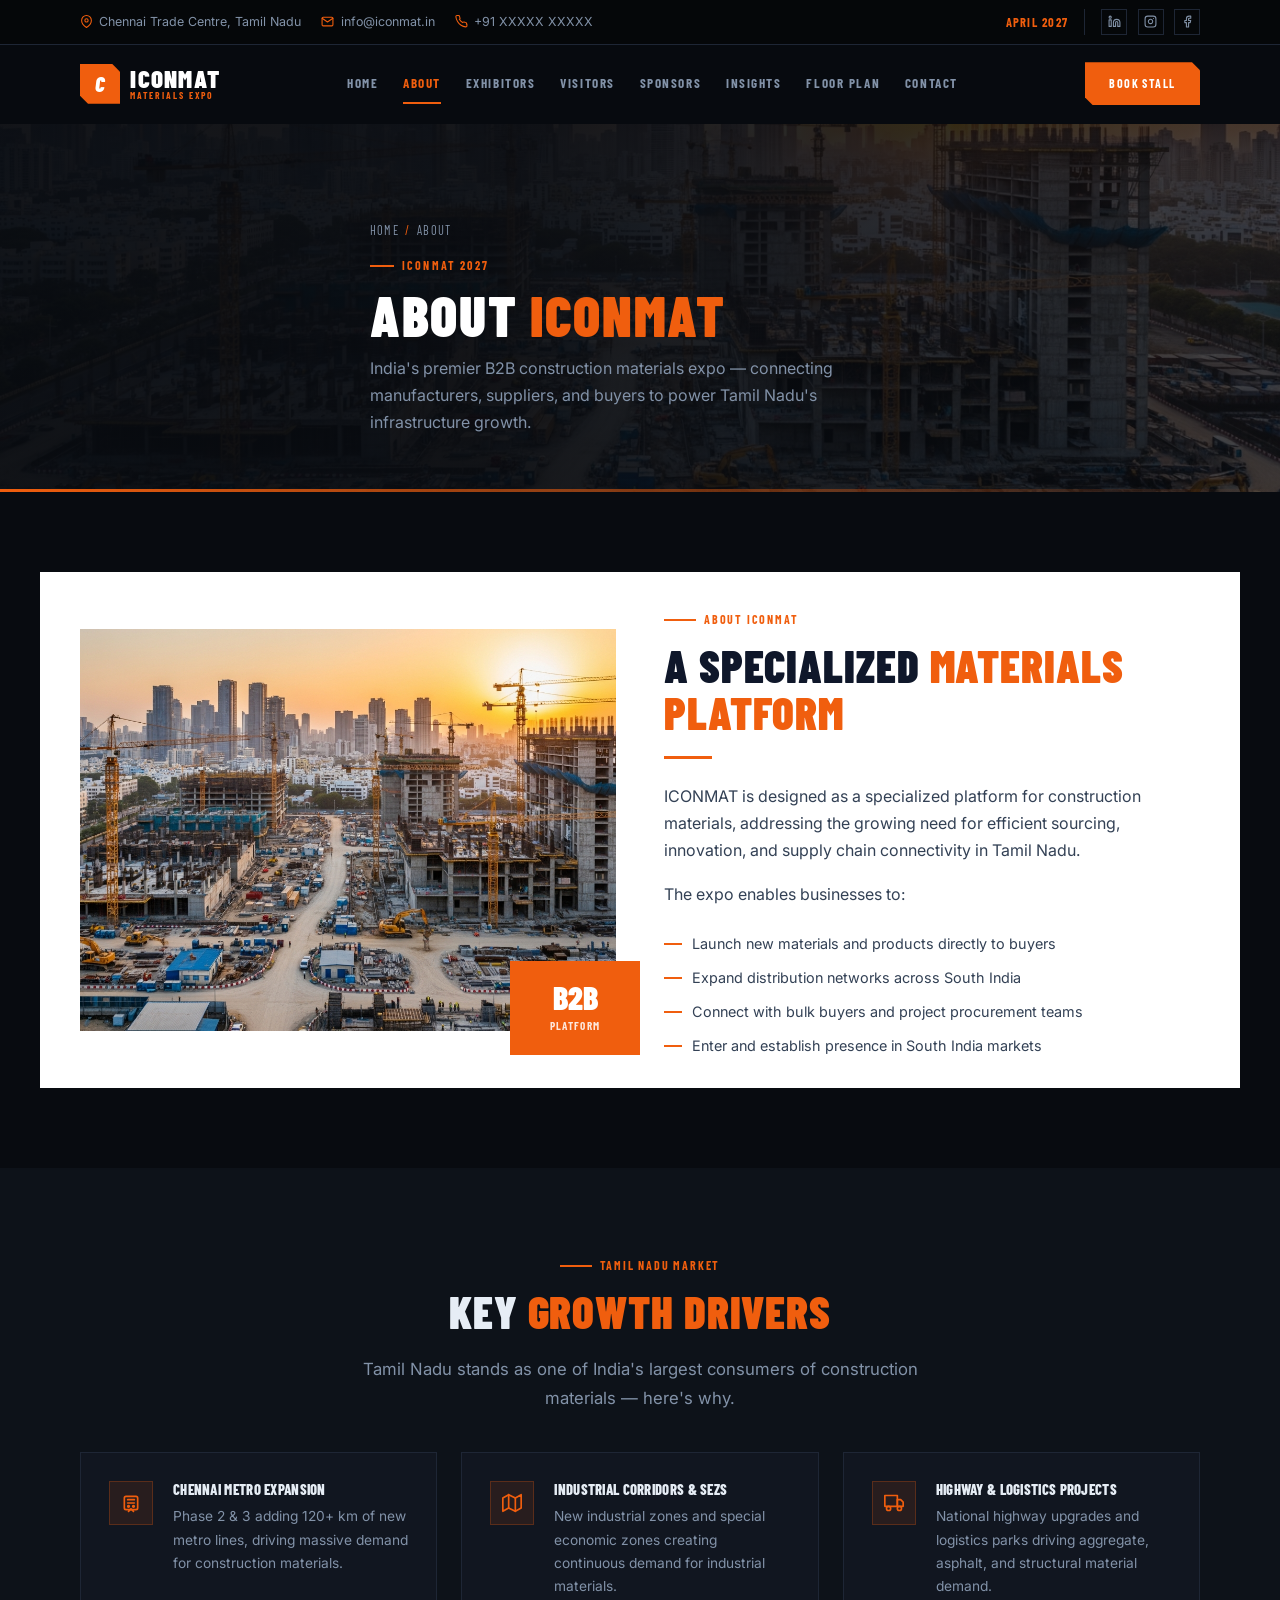
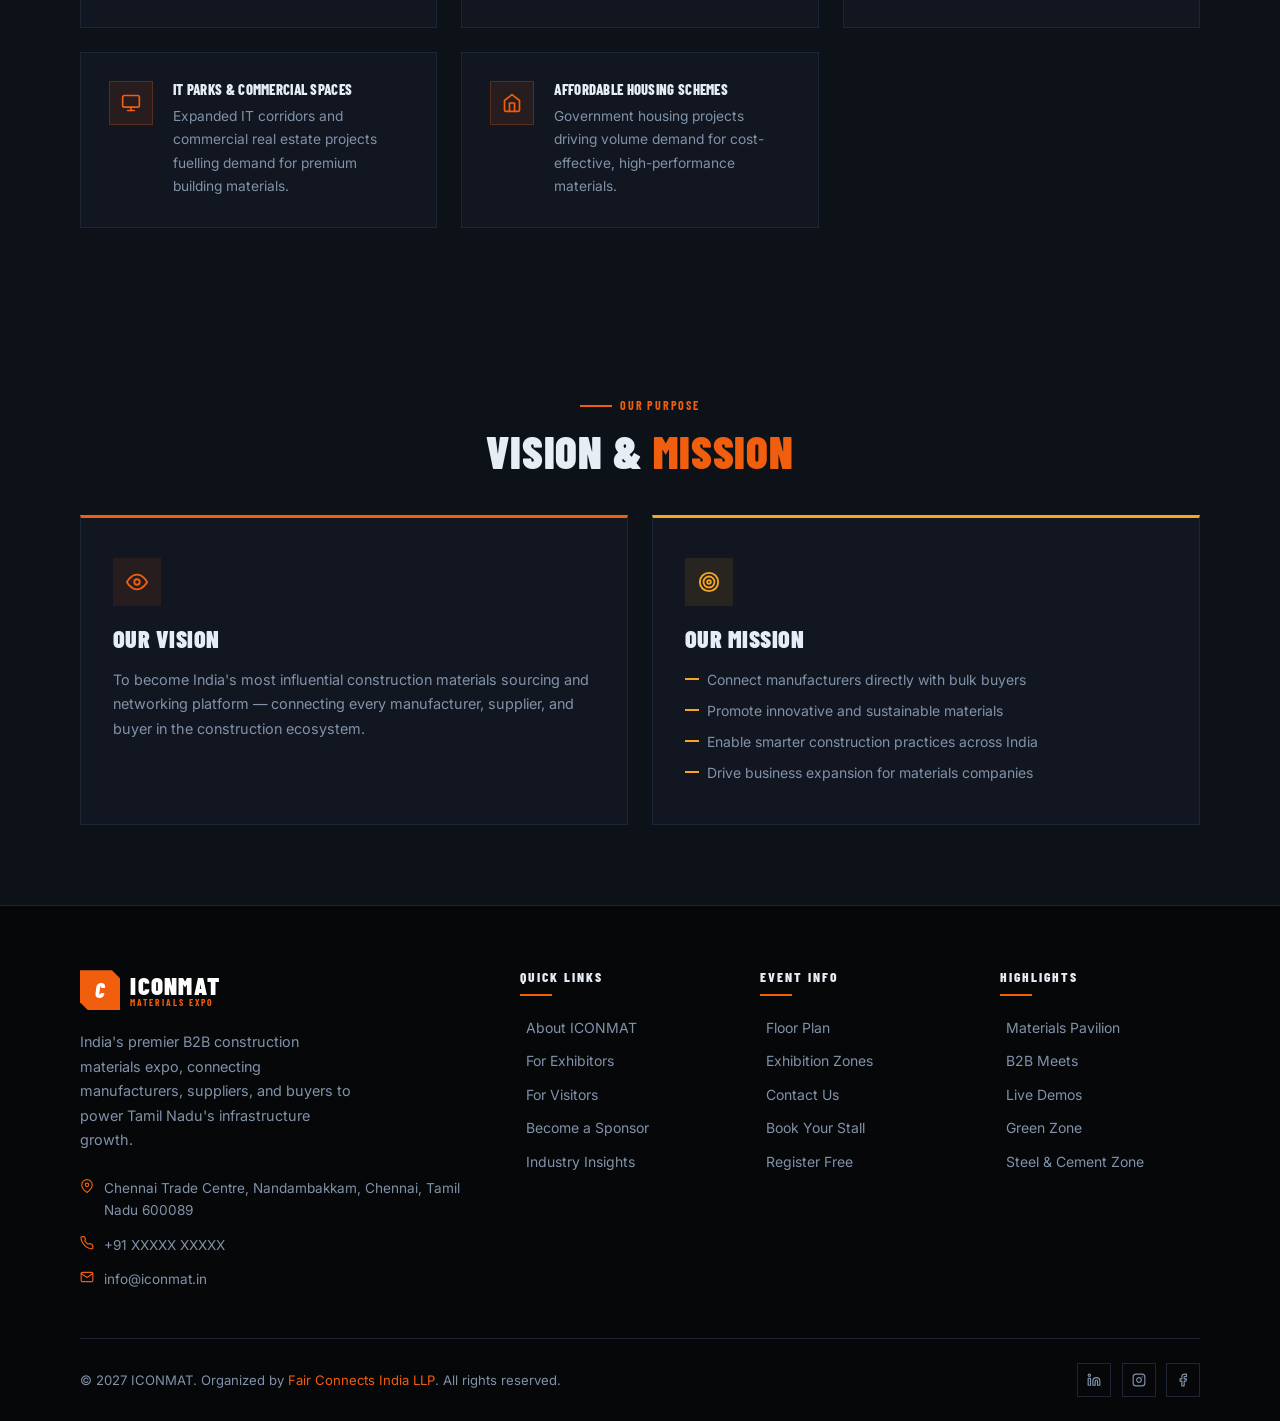
==== about.html @ 112b8f1c "initial commit -m" ====
<!DOCTYPE html>
<html lang="en">

<head>
    <meta charset="UTF-8">
    <meta name="viewport" content="width=device-width, initial-scale=1.0">
    <title>About ICONMAT 2027 | Infrastructure & Sourcing</title>
    <meta name="description"
        content="Learn about ICONMAT — India's premier B2B platform for construction materials sourcing, infrastructure supply chain, and networking in Tamil Nadu.">
    <meta name="keywords" content="construction materials sourcing, infrastructure supply chain, B2B exhibitions India, Chennai trade events, construction industry">
    <meta property="og:title" content="About ICONMAT 2027 | Infrastructure & Sourcing">
    <meta property="og:description"
        content="Learn about ICONMAT — India's premier B2B platform for construction materials sourcing, infrastructure supply chain, and networking in Tamil Nadu.">
    <meta property="og:type" content="website">
    <meta property="og:image" content="https://www.iconmat.in/assets/images/hero-about.png">
    <meta property="og:url" content="https://www.iconmat.in/about.html">
    <meta name="twitter:card" content="summary_large_image">
    <link rel="icon" href="assets/images/favicon.svg" type="image/svg+xml">
    <link rel="canonical" href="https://www.iconmat.in/about.html">

    <!-- Schema.org Organization JSON-LD -->
    <script type="application/ld+json">
    {
      "@context": "https://schema.org",
      "@type": "Organization",
      "name": "Fair Connects India LLP",
      "url": "https://www.iconmat.in/about.html",
      "logo": "https://www.iconmat.in/assets/images/favicon.svg",
      "description": "Organizers of India's premier B2B construction materials expos and infrastructure events.",
      "contactPoint": {
        "@type": "ContactPoint",
        "telephone": "+91 00000 00000",
        "contactType": "customer service",
        "email": "info@iconmat.in",
        "availableLanguage": "English"
      }
    }
    </script>

    <link rel="preconnect" href="https://fonts.googleapis.com">
    <link rel="preconnect" href="https://fonts.gstatic.com" crossorigin>
    <link
        href="https://fonts.googleapis.com/css2?family=Barlow+Condensed:ital,wght@0,400;0,600;0,700;0,800;0,900;1,700&family=Inter:wght@300;400;500;600;700&display=swap"
        rel="stylesheet">

    <link rel="stylesheet" href="assets/css/base.css">
    <link rel="stylesheet" href="assets/css/navbar.css">
    <link rel="stylesheet" href="assets/css/footer.css">
    <link rel="stylesheet" href="assets/css/page-hero.css">
    <link rel="stylesheet" href="assets/css/categories.css">
    <link rel="stylesheet" href="assets/css/contact-form.css">
</head>

<body>

    <div id="navbar-placeholder" role="banner"></div>

    <main>
        <!-- Page Hero -->
        <section id="page-hero" aria-label="About Page Header" style="background-image: none;">
            <div class="page-hero-bg" style="background-image:url('assets/images/hero-about.png')"></div>
            <div class="page-hero-overlay"></div>
            <div class="container">
                <div class="page-hero-content">
                    <nav class="page-hero-breadcrumb" aria-label="Breadcrumb">
                        <a href="/index.html">Home</a>
                        <span class="sep">/</span>
                        <span>About</span>
                    </nav>
                    <div class="page-hero-tag">ICONMAT 2027</div>
                    <h1 class="page-hero-title">About <span>ICONMAT</span></h1>
                    <p class="page-hero-desc">India's premier B2B construction materials expo — connecting
                        manufacturers, suppliers, and buyers to power Tamil Nadu's infrastructure growth.</p>
                </div>
            </div>
        </section>

        <!-- About Intro -->
        <section id="about-intro" aria-label="About ICONMAT Details"></section>

        <!-- Growth Drivers -->
        <section id="growth-drivers" style="padding: var(--section-py) 0; background: var(--bg-secondary);"
            aria-label="Key Growth Drivers"></section>

        <!-- Vision & Mission -->
        <section id="vision-mission" aria-label="Vision and Mission"></section>
    </main>

    <div id="footer-placeholder" role="contentinfo"></div>

    <script src="assets/js/data.js"></script>
    <script src="assets/js/icons.js"></script>
    <script src="assets/js/navbar.js"></script>
    <script src="assets/js/footer.js"></script>
    <script src="assets/js/animations.js"></script>
    <script src="assets/js/about.js"></script>

</body>

</html>
---- assets/css/base.css ----
/* ---- LIGHT MODE BUTTON FIXES ---- */
.light-mode .btn-primary {
    color: var(--white);
    background: var(--primary);
    border-color: var(--primary);
}
.light-mode .btn-primary:hover {
    color: var(--white);
    background: var(--primary-dark);
    border-color: var(--primary-dark);
}
/* ============================================================
   BASE.CSS — CSS Variables, Reset, Typography, Global Utilities
   ============================================================ */

:root {
    /* Color Palette */
    --bg: #080b10;
    --bg-secondary: #0d1219;
    --bg-card: #111620;
    --bg-card-alt: #161d2a;
    --text: #e6edf5;
    --text-muted: #8292a8;
    --text-light: #c3cdd9;
    --primary: #f05e0e;
    --primary-dark: #c44d09;
    --primary-light: #ff8040;
    --accent: #f5a623;
    --border: #1e2635;
    --border-light: #28344a;
    --white: #ffffff;
    --overlay: rgba(8, 11, 16, 0.78);

    /* Typography */
    --font-display: 'Barlow Condensed', 'Arial Narrow', Arial, sans-serif;
    --font-body: 'Inter', system-ui, -apple-system, sans-serif;

    /* Spacing */
    --section-py: 5rem;
    --container: 1200px;

    /* Transitions */
    --transition: 0.25s ease;
    --transition-slow: 0.4s ease;

    /* Border Radius */
    --radius-sm: 2px;
    --radius: 4px;
    --radius-lg: 8px;
}

/* ---- RESET ---- */
*,
*::before,
*::after {
    box-sizing: border-box;
    margin: 0;
    padding: 0;
}

html {
    scroll-behavior: smooth;
    font-size: 16px;
}

body {
    font-family: var(--font-body);
    background-color: var(--bg);
    color: var(--text);
    line-height: 1.65;
    -webkit-font-smoothing: antialiased;
    -moz-osx-font-smoothing: grayscale;
}

img {
    max-width: 100%;
    height: auto;
    display: block;
}

a {
    text-decoration: none;
    color: inherit;
}

ul,
ol {
    list-style: none;
}

button {
    cursor: pointer;
    font-family: inherit;
    border: none;
    background: none;
}

input,
textarea,
select {
    font-family: inherit;
    font-size: inherit;
}

/* ---- TYPOGRAPHY ---- */
h1,
h2,
h3,
h4,
h5,
h6 {
    font-family: var(--font-display);
    font-weight: 800;
    line-height: 1.1;
    text-transform: uppercase;
    letter-spacing: 0.02em;
    color: var(--text);
}

h1 {
    font-size: clamp(2.6rem, 6vw, 5rem);
}

h2 {
    font-size: clamp(1.8rem, 4vw, 3rem);
}

h3 {
    font-size: clamp(1.2rem, 2.5vw, 1.75rem);
}

    /* ---- LIGHT MODE OVERRIDES ---- */
    .light-mode {
        --bg: #ffffff;
        --bg-secondary: #f8fafc;
        --bg-card: #ffffff;
        --bg-card-alt: #f1f5f9;
        --text: #0f172a;
        --text-muted: #475569;
        --text-light: #334155;
        --border: #e2e8f0;
        --border-light: #cbd5e1;
        --overlay: rgba(255, 255, 255, 0.85);
        background-color: var(--bg);
        color: var(--text);
        padding-top: 30px !important;
        padding-bottom: 30px !important;
    }

h4 {
    font-size: 1.2rem;
}

p {
    font-size: 1rem;
    color: var(--text-light);
    line-height: 1.7;
}

/* ---- CONTAINER ---- */
.container {
    max-width: var(--container);
    margin: 0 auto;
    padding: 0 1.5rem;
}

@media (min-width: 768px) {
    .container {
        padding: 0 2.5rem;
    }
}

/* ---- SECTION HEADING ---- */
.section-tag {
    display: inline-flex;
    align-items: center;
    gap: 0.5rem;
    font-family: var(--font-display);
    font-size: 0.75rem;
    font-weight: 700;
    text-transform: uppercase;
    letter-spacing: 0.15em;
    color: var(--primary);
    margin-bottom: 0.75rem;
}

.section-tag::before {
    content: '';
    display: inline-block;
    width: 2rem;
    height: 2px;
    background: var(--primary);
}

.section-title {
    font-size: clamp(1.8rem, 4vw, 2.8rem);
    font-family: var(--font-display);
    font-weight: 900;
    text-transform: uppercase;
    margin-bottom: 1.25rem;
    line-height: 1.05;
}

.section-title span {
    color: var(--primary);
}

.section-subtitle {
    font-size: 1.05rem;
    color: var(--text-muted);
    max-width: 600px;
    line-height: 1.7;
}

/* ---- BUTTONS ---- */
.btn {
    display: inline-flex;
    align-items: center;
    justify-content: center;
    gap: 0.5rem;
    font-family: var(--font-display);
    font-weight: 700;
    font-size: 0.85rem;
    text-transform: uppercase;
    letter-spacing: 0.12em;
    padding: 0.85rem 2rem;
    border: 2px solid transparent;
    cursor: pointer;
    transition: all var(--transition);
    white-space: nowrap;
    clip-path: polygon(0 0, calc(100% - 8px) 0, 100% 8px, 100% 100%, 8px 100%, 0 calc(100% - 8px));
}

.btn-primary {
    background: var(--primary);
    color: var(--white);
    border-color: var(--primary);
}

.btn-primary:hover {
    background: var(--primary-dark);
    border-color: var(--primary-dark);
    transform: translateY(-2px);
}

.btn-outline {
    background: transparent;
    color: var(--text);
    border-color: rgba(255, 255, 255, 0.35);
}

.btn-outline:hover {
    border-color: var(--primary);
    color: var(--primary);
    transform: translateY(-2px);
}

.btn-outline-orange {
    background: transparent;
    color: var(--primary);
    border-color: var(--primary);
}

.btn-outline-orange:hover {
    background: var(--primary);
    color: var(--white);
    transform: translateY(-2px);
}

.btn-lg {
    padding: 1rem 2.5rem;
    font-size: 0.9rem;
}

.btn-sm {
    padding: 0.6rem 1.4rem;
    font-size: 0.75rem;
}

/* ---- BADGE ---- */
.badge {
    display: inline-block;
    font-family: var(--font-display);
    font-size: 0.72rem;
    font-weight: 700;
    text-transform: uppercase;
    letter-spacing: 0.1em;
    padding: 0.3rem 0.8rem;
    border: 1px solid var(--primary);
    color: var(--primary);
    background: rgba(240, 94, 14, 0.08);
}

/* ---- DIVIDER ---- */
.divider {
    width: 3rem;
    height: 3px;
    background: var(--primary);
    margin: 1rem 0 1.5rem;
}

.divider-center {
    margin: 1rem auto 1.5rem;
}

/* ---- CARD ---- */
.card {
    background: var(--bg-card);
    border: 1px solid var(--border);
    padding: 2rem;
    transition: border-color var(--transition), transform var(--transition);
}

.card:hover {
    border-color: var(--border-light);
    transform: translateY(-4px);
}

/* ---- ICON BOX ---- */
.icon-box {
    width: 3rem;
    height: 3rem;
    display: flex;
    align-items: center;
    justify-content: center;
    background: rgba(240, 94, 14, 0.12);
    border: 1px solid rgba(240, 94, 14, 0.25);
    margin-bottom: 1.25rem;
    flex-shrink: 0;
}

.icon-box svg {
    width: 1.4rem;
    height: 1.4rem;
    color: var(--primary);
    fill: none;
    stroke: currentColor;
    stroke-width: 2;
}

/* ---- GRID UTILS ---- */
.grid-2 {
    display: grid;
    grid-template-columns: 1fr;
    gap: 1.5rem;
}

.grid-3 {
    display: grid;
    grid-template-columns: 1fr;
    gap: 1.5rem;
}

.grid-4 {
    display: grid;
    grid-template-columns: 1fr 1fr;
    gap: 1.25rem;
}

@media (min-width: 640px) {
    .grid-4 {
        grid-template-columns: repeat(2, 1fr);
    }
}

@media (min-width: 768px) {
    .grid-2 {
        grid-template-columns: repeat(2, 1fr);
    }
}

@media (min-width: 900px) {
    .grid-3 {
        grid-template-columns: repeat(3, 1fr);
    }
}

@media (min-width: 1024px) {
    .grid-4 {
        grid-template-columns: repeat(4, 1fr);
    }
}

/* ---- REVEAL ANIMATION ---- */
.reveal {
    opacity: 0;
    transform: translateY(28px);
    transition: opacity 0.6s ease, transform 0.6s ease;
}

.reveal.visible {
    opacity: 1;
    transform: translateY(0);
}

.reveal-left {
    opacity: 0;
    transform: translateX(-30px);
    transition: opacity 0.6s ease, transform 0.6s ease;
}

.reveal-right {
    opacity: 0;
    transform: translateX(30px);
    transition: opacity 0.6s ease, transform 0.6s ease;
}

.reveal-left.visible,
.reveal-right.visible {
    opacity: 1;
    transform: translateX(0);
}

[class*="reveal"].delay-1 {
    transition-delay: 0.1s;
}

[class*="reveal"].delay-2 {
    transition-delay: 0.2s;
}

[class*="reveal"].delay-3 {
    transition-delay: 0.3s;
}

[class*="reveal"].delay-4 {
    transition-delay: 0.4s;
}

[class*="reveal"].delay-5 {
    transition-delay: 0.5s;
}

[class*="reveal"].delay-6 {
    transition-delay: 0.6s;
}

/* ---- TEXT UTILS ---- */
.text-center {
    text-align: center;
}

.text-primary {
    color: var(--primary);
}

.mt-1 {
    margin-top: 0.5rem;
}

.mt-2 {
    margin-top: 1rem;
}

.mt-3 {
    margin-top: 1.5rem;
}

.mt-4 {
    margin-top: 2rem;
}

.mb-1 {
    margin-bottom: 0.5rem;
}

.mb-2 {
    margin-bottom: 1rem;
}

.mb-3 {
    margin-bottom: 1.5rem;
}

.mb-4 {
    margin-bottom: 2rem;
}

.flex {
    display: flex;
}

.flex-center {
    display: flex;
    align-items: center;
    justify-content: center;
}

.flex-wrap {
    flex-wrap: wrap;
}

.gap-1 {
    gap: 0.5rem;
}

.gap-2 {
    gap: 1rem;
}

.gap-3 {
    gap: 1.5rem;
}

/* ---- ORANGE LINE ACCENT ---- */
.accent-line {
    display: inline-block;
    position: relative;
    padding-bottom: 0.4rem;
}

.accent-line::after {
    content: '';
    position: absolute;
    bottom: 0;
    left: 0;
    width: 60%;
    height: 3px;
    background: var(--primary);
}

/* ---- RESPONSIVE VISIBILITY ---- */
@media (max-width: 767px) {
    .hide-mobile {
        display: none !important;
    }
}

@media (min-width: 768px) {
    .hide-desktop {
        display: none !important;
    }
}
---- assets/css/navbar.css ----
/* ============================================================
   NAVBAR.CSS — Top Bar + Sticky Navigation + Mobile Menu
   ============================================================ */

/* ---- TOP BAR ---- */
#top-bar {
    background: #050709;
    border-bottom: 1px solid var(--border);
    padding: 0.55rem 0;
    font-size: 0.78rem;
    color: var(--text-muted);
    display: none;
}

@media (min-width: 768px) {
    #top-bar {
        display: block;
    }
}

.top-bar-inner {
    display: flex;
    align-items: center;
    justify-content: space-between;
    flex-wrap: wrap;
    gap: 0.5rem;
}

.top-bar-left {
    display: flex;
    align-items: center;
    gap: 1.25rem;
    flex-wrap: wrap;
}

.top-bar-item {
    display: flex;
    align-items: center;
    gap: 0.4rem;
    transition: color var(--transition);
}

.top-bar-item:hover {
    color: var(--text);
}

.top-bar-item svg {
    width: 13px;
    height: 13px;
    color: var(--primary);
    flex-shrink: 0;
}

.top-bar-right {
    display: flex;
    align-items: center;
    gap: 1rem;
}

.top-bar-date {
    font-family: var(--font-display);
    font-weight: 700;
    font-size: 0.78rem;
    text-transform: uppercase;
    letter-spacing: 0.1em;
    color: var(--primary);
}

.top-bar-socials {
    display: flex;
    align-items: center;
    gap: 0.65rem;
    border-left: 1px solid var(--border);
    padding-left: 1rem;
}

.top-bar-socials a {
    display: flex;
    align-items: center;
    justify-content: center;
    width: 26px;
    height: 26px;
    border: 1px solid var(--border);
    color: var(--text-muted);
    transition: all var(--transition);
}

.top-bar-socials a:hover {
    border-color: var(--primary);
    color: var(--primary);
    background: rgba(240, 94, 14, 0.08);
}

.top-bar-socials svg {
    width: 13px;
    height: 13px;
}

/* ---- MAIN NAVBAR ---- */
#main-nav {
    position: sticky;
    top: 0;
    z-index: 1000;
    background: rgba(8, 11, 16, 0.85);
    backdrop-filter: blur(12px);
    -webkit-backdrop-filter: blur(12px);
    border-bottom: 1px solid transparent;
    transition: background var(--transition), border-color var(--transition), padding var(--transition);
    padding: 1.1rem 0;
}

#main-nav.scrolled {
    background: rgba(8, 11, 16, 0.98);
    border-color: var(--border);
    padding: 0.7rem 0;
}

.nav-inner {
    display: flex;
    align-items: center;
    justify-content: space-between;
    gap: 1rem;
}

/* ---- LOGO ---- */
.nav-logo {
    display: flex;
    align-items: center;
    gap: 0.65rem;
    flex-shrink: 0;
}

.logo-icon {
    width: 40px;
    height: 40px;
    background: var(--primary);
    display: flex;
    align-items: center;
    justify-content: center;
    clip-path: polygon(0 0, calc(100% - 8px) 0, 100% 8px, 100% 100%, 8px 100%, 0 calc(100% - 8px));
}

.logo-icon span {
    font-family: var(--font-display);
    font-size: 1.3rem;
    font-weight: 900;
    color: var(--white);
    font-style: italic;
}

.logo-text {
    display: flex;
    flex-direction: column;
    line-height: 1;
}

.logo-name {
    font-family: var(--font-display);
    font-size: 1.55rem;
    font-weight: 900;
    letter-spacing: 0.05em;
    text-transform: uppercase;
    color: var(--white);
}

.logo-sub {
    font-family: var(--font-display);
    font-size: 0.6rem;
    font-weight: 700;
    letter-spacing: 0.2em;
    text-transform: uppercase;
    color: var(--primary);
}

/* ---- DESKTOP NAV ---- */
.nav-links {
    display: none;
    align-items: center;
    gap: 0.25rem;
}

@media (min-width: 1024px) {
    .nav-links {
        display: flex;
    }
}

.nav-links a {
    font-family: var(--font-display);
    font-size: 0.82rem;
    font-weight: 700;
    text-transform: uppercase;
    letter-spacing: 0.12em;
    color: var(--text-muted);
    padding: 0.45rem 0.65rem;
    transition: color var(--transition);
    position: relative;
}

.nav-links a::after {
    content: '';
    position: absolute;
    bottom: -2px;
    left: 0.65rem;
    right: 0.65rem;
    height: 2px;
    background: var(--primary);
    transform: scaleX(0);
    transition: transform var(--transition);
}

.nav-links a:hover,
.nav-links a.active {
    color: var(--text);
}

.nav-links a:hover::after,
.nav-links a.active::after {
    transform: scaleX(1);
}

.nav-links a.active {
    color: var(--primary);
}

/* ---- CTA BUTTON ---- */
.nav-cta {
    display: none;
}

@media (min-width: 1024px) {
    .nav-cta {
        display: block;
    }
}

/* ---- MOBILE TOGGLE ---- */
.nav-hamburger {
    display: flex;
    align-items: center;
    justify-content: center;
    width: 36px;
    height: 36px;
    border: 1px solid var(--border);
    color: var(--text);
    transition: all var(--transition);
    flex-shrink: 0;
}

.nav-hamburger:hover {
    border-color: var(--primary);
    color: var(--primary);
}

.nav-hamburger svg {
    width: 18px;
    height: 18px;
}

@media (min-width: 1024px) {
    .nav-hamburger {
        display: none;
    }
}

/* ---- MOBILE MENU ---- */
#mobile-menu {
    display: none;
    background: var(--bg-secondary);
    border-top: 1px solid var(--border);
    padding: 1rem 0 1.5rem;
}

#mobile-menu.open {
    display: block;
}

#mobile-menu a {
    display: block;
    font-family: var(--font-display);
    font-size: 0.9rem;
    font-weight: 700;
    text-transform: uppercase;
    letter-spacing: 0.1em;
    color: var(--text-muted);
    padding: 0.7rem 1.5rem;
    border-bottom: 1px solid var(--border);
    transition: color var(--transition), background var(--transition);
}

#mobile-menu a:hover,
#mobile-menu a.active {
    color: var(--primary);
    background: rgba(240, 94, 14, 0.05);
}

#mobile-menu .mobile-cta {
    margin: 1rem 1.5rem 0;
}

#mobile-menu .mobile-cta .btn {
    width: 100%;
}
---- assets/css/footer.css ----
/* ============================================================
   FOOTER.CSS — Footer Layout & Styles
   ============================================================ */

#site-footer {
    background: #050709;
    border-top: 1px solid var(--border);
    padding-top: 4rem;
}

.footer-grid {
    display: grid;
    grid-template-columns: 1fr;
    gap: 2.5rem;
    padding-bottom: 3rem;
    border-bottom: 1px solid var(--border);
}

@media (min-width: 640px) {
    .footer-grid {
        grid-template-columns: repeat(2, 1fr);
    }
}

@media (min-width: 1024px) {
    .footer-grid {
        grid-template-columns: 2fr 1fr 1fr 1fr;
    }
}

/* ---- BRAND COLUMN ---- */
.footer-brand .footer-logo {
    display: flex;
    align-items: center;
    gap: 0.65rem;
    margin-bottom: 1.25rem;
}

.footer-brand p {
    font-size: 0.9rem;
    color: var(--text-muted);
    line-height: 1.7;
    margin-bottom: 1.5rem;
    max-width: 280px;
}

.footer-contact-list {
    display: flex;
    flex-direction: column;
    gap: 0.75rem;
}

.footer-contact-item {
    display: flex;
    align-items: flex-start;
    gap: 0.65rem;
    font-size: 0.85rem;
    color: var(--text-muted);
    transition: color var(--transition);
}

.footer-contact-item:hover {
    color: var(--text);
}

.footer-contact-item svg {
    width: 14px;
    height: 14px;
    color: var(--primary);
    flex-shrink: 0;
    margin-top: 2px;
}

/* ---- LINK COLUMNS ---- */
.footer-col-title {
    font-family: var(--font-display);
    font-size: 0.85rem;
    font-weight: 800;
    text-transform: uppercase;
    letter-spacing: 0.15em;
    color: var(--text);
    margin-bottom: 1.25rem;
    position: relative;
    padding-bottom: 0.65rem;
}

.footer-col-title::after {
    content: '';
    position: absolute;
    bottom: 0;
    left: 0;
    width: 2rem;
    height: 2px;
    background: var(--primary);
}

.footer-links-list {
    display: flex;
    flex-direction: column;
    gap: 0.65rem;
}

.footer-links-list a {
    font-size: 0.875rem;
    color: var(--text-muted);
    transition: color var(--transition), padding-left var(--transition);
    display: flex;
    align-items: center;
    gap: 0.4rem;
}

.footer-links-list a::before {
    content: '';
    display: inline-block;
    width: 0;
    height: 2px;
    background: var(--primary);
    transition: width var(--transition);
}

.footer-links-list a:hover {
    color: var(--primary);
}

.footer-links-list a:hover::before {
    width: 12px;
}

/* ---- BOTTOM BAR ---- */
.footer-bottom {
    display: flex;
    flex-direction: column;
    align-items: center;
    gap: 1rem;
    padding: 1.5rem 0;
    text-align: center;
}

@media (min-width: 768px) {
    .footer-bottom {
        flex-direction: row;
        justify-content: space-between;
        text-align: left;
    }
}

.footer-copy {
    font-size: 0.82rem;
    color: var(--text-muted);
}

.footer-copy a {
    color: var(--primary);
}

.footer-copy a:hover {
    text-decoration: underline;
}

.footer-socials {
    display: flex;
    gap: 0.65rem;
}

.footer-socials a {
    display: flex;
    align-items: center;
    justify-content: center;
    width: 34px;
    height: 34px;
    border: 1px solid var(--border);
    color: var(--text-muted);
    transition: all var(--transition);
}

.footer-socials a:hover {
    background: var(--primary);
    border-color: var(--primary);
    color: var(--white);
}

.footer-socials svg {
    width: 14px;
    height: 14px;
}
---- assets/css/page-hero.css ----
/* ============================================================
   PAGE-HERO.CSS — Inner Page Banner Hero (reused on all sub-pages)
   ============================================================ */

#page-hero {
    position: relative;
    padding: 6rem 0 3.5rem;
    overflow: hidden;
    display: flex;
    align-items: center;
    min-height: 280px;
}

.page-hero-bg {
    position: absolute;
    inset: 0;
    background-size: cover;
    background-position: center;
    background-repeat: no-repeat;
}

.page-hero-overlay {
    position: absolute;
    inset: 0;
    background: linear-gradient(100deg,
            rgba(8, 11, 16, 0.94) 40%,
            rgba(8, 11, 16, 0.7) 100%);
}

.page-hero-content {
    position: relative;
    z-index: 2;
}

.page-hero-breadcrumb {
    display: flex;
    align-items: center;
    gap: 0.4rem;
    font-size: 0.78rem;
    color: var(--text-muted);
    margin-bottom: 1rem;
    font-family: var(--font-display);
    text-transform: uppercase;
    letter-spacing: 0.1em;
}

.page-hero-breadcrumb a {
    color: var(--text-muted);
    transition: color var(--transition);
}

.page-hero-breadcrumb a:hover {
    color: var(--primary);
}

.page-hero-breadcrumb .sep {
    color: var(--primary);
}

.page-hero-tag {
    font-family: var(--font-display);
    font-size: 0.75rem;
    font-weight: 700;
    text-transform: uppercase;
    letter-spacing: 0.18em;
    color: var(--primary);
    margin-bottom: 0.65rem;
    display: flex;
    align-items: center;
    gap: 0.5rem;
}

.page-hero-tag::before {
    content: '';
    display: inline-block;
    width: 1.5rem;
    height: 2px;
    background: var(--primary);
}

.page-hero-title {
    font-family: var(--font-display);
    font-size: clamp(2rem, 5vw, 3.5rem);
    font-weight: 900;
    text-transform: uppercase;
    letter-spacing: 0.03em;
    color: var(--white);
    margin-bottom: 0.75rem;
    line-height: 1.0;
}

.page-hero-title span {
    color: var(--primary);
}

.page-hero-desc {
    font-size: 1rem;
    color: var(--text-muted);
    max-width: 540px;
    line-height: 1.7;
}

/* ---- BOTTOM GEOMETRIC DECORATION ---- */
#page-hero::after {
    content: '';
    position: absolute;
    bottom: 0;
    left: 0;
    right: 0;
    height: 3px;
    background: linear-gradient(90deg, var(--primary), transparent);
}
---- assets/css/categories.css ----
/* ============================================================
   CATEGORIES.CSS — Product Categories, Benefits, Tiers Grids
   ============================================================ */

/* ---- ABOUT SECTION ---- */
#about-intro {
    padding: var(--section-py) 0;
    background: var(--bg);
}

.about-layout {
    display: grid;
    grid-template-columns: 1fr;
    gap: 3rem;
    align-items: center;
}

@media (min-width: 900px) {
    .about-layout {
        grid-template-columns: 1fr 1fr;
    }
}

.about-image-wrap {
    position: relative;
}

.about-image-wrap img {
    width: 100%;
    aspect-ratio: 4/3;
    object-fit: cover;
    display: block;
}

.about-image-badge {
    position: absolute;
    bottom: -1.5rem;
    right: -1.5rem;
    background: var(--primary);
    padding: 1.25rem 1.5rem;
    text-align: center;
    min-width: 130px;
}

@media (max-width: 767px) {
    .about-image-badge {
        bottom: 1rem;
        right: 1rem;
    }
}

.about-image-badge .badge-num {
    font-family: var(--font-display);
    font-size: 2rem;
    font-weight: 900;
    color: var(--white);
    display: block;
    line-height: 1;
}

.about-image-badge .badge-text {
    font-family: var(--font-display);
    font-size: 0.7rem;
    font-weight: 700;
    text-transform: uppercase;
    letter-spacing: 0.12em;
    color: rgba(255, 255, 255, 0.85);
    display: block;
    margin-top: 0.25rem;
}

.about-bullet-list {
    display: flex;
    flex-direction: column;
    gap: 0.65rem;
    margin-top: 1.5rem;
}

.about-bullet {
    display: flex;
    align-items: center;
    gap: 0.65rem;
    font-size: 0.9rem;
    color: var(--text-light);
}

.about-bullet::before {
    content: '';
    flex-shrink: 0;
    width: 18px;
    height: 2px;
    background: var(--primary);
}

/* ---- CATEGORIES SECTION ---- */
#categories-section {
    padding: var(--section-py) 0;
    background: var(--bg-secondary);
}

.categories-grid {
    display: grid;
    grid-template-columns: repeat(4, 1fr);
    grid-auto-rows: 300px;
    grid-auto-flow: dense;
    gap: 1.2rem;
    margin-top: 2.5rem;
    align-items: stretch;
}

@media (max-width: 999px) {
    .categories-grid {
        grid-template-columns: repeat(2, 1fr);
    }
}

@media (max-width: 600px) {
    .categories-grid {
        display: flex;
        flex-direction: column;
        gap: 1.1rem;
    }
}

.category-card {
    min-height: 0;
    height: 100%;
    width: 100%;
    background: var(--bg-card);
    text-align: center;
    transition: all var(--transition);
    cursor: default;
    position: relative;
    overflow: hidden;
    border-radius: 12px;
    box-shadow: 0 2px 12px rgba(0,0,0,0.10);
    display: flex;
    flex-direction: column;
    justify-content: flex-end;
}

/* Only allow 2-span tall or wide, not large (2x2) */
.category-card.bento-tall {
    grid-row: span 2;
}

.category-card.bento-wide {
    grid-column: span 2;
}

.category-card:hover {
    border-color: var(--primary);
    background: rgba(240, 94, 14, 0.05);
    transform: translateY(-3px);
}

.category-icon {
    width: 44px;
    height: 44px;
    margin: 0 auto 0.85rem;
    background: rgba(240, 94, 14, 0.1);
    border: 1px solid rgba(240, 94, 14, 0.2);
    display: flex;
    align-items: center;
    justify-content: center;
}

.category-icon svg {
    width: 20px;
    height: 20px;
    color: var(--primary);
}

.category-card h3 {
    font-size: 0.82rem;
    font-weight: 800;
    font-family: var(--font-display);
    text-transform: uppercase;
    letter-spacing: 0.08em;
    color: var(--text);
}

/* Card image and overlay for bento grid */
.category-card-img {
  width: 100%;
  height: 100%;
  object-fit: cover;
  display: block;
}
.category-card-title-wrap {
  position: absolute;
  left: 0;
  bottom: 0;
  width: 100%;
  z-index: 2;
  display: flex;
  justify-content: flex-start;
}
.category-card-title {
  background: rgba(24, 28, 36, 0.68); /* mild, modern dark */
  color: #fff;
  padding: 0.38em 0.9em 0.32em 0.9em;
  font-weight: 700;
  font-size: 0.92em;
  border-radius: 0 8px 0 0;
  margin: 0.5em 0 0.5em 0.5em;
  box-shadow: none;
  letter-spacing: 0.03em;
  text-transform: uppercase;
  line-height: 1.18;
  max-width: 92%;
  white-space: normal;
  overflow: visible;
  text-overflow: unset;
  word-break: break-word;
}

/* ---- EMERGING SEGMENTS ---- */
#emerging-section {
    padding: var(--section-py) 0;
    background: var(--bg);
}

.emerging-grid {
    display: grid;
    grid-template-columns: 1fr;
    gap: 1.25rem;
    margin-top: 2.5rem;
}

@media (min-width: 600px) {
    .emerging-grid {
        grid-template-columns: repeat(2, 1fr);
    }
}

@media (min-width: 1000px) {
    .emerging-grid {
        grid-template-columns: repeat(4, 1fr);
    }
}

.emerging-card {
    background: var(--bg-card);
    border: 1px solid var(--border);
    padding: 1.75rem;
    position: relative;
    overflow: hidden;
    transition: all var(--transition);
}

.emerging-card::after {
    content: '';
    position: absolute;
    bottom: 0;
    left: 0;
    right: 0;
    height: 2px;
    background: var(--primary);
    transform: scaleX(0);
    transition: transform var(--transition);
}

.emerging-card:hover {
    border-color: var(--border-light);
}

.emerging-card:hover::after {
    transform: scaleX(1);
}

.emerging-card h3 {
    font-size: 0.92rem;
    font-family: var(--font-display);
    font-weight: 800;
    margin-bottom: 0.6rem;
}

.emerging-card p {
    font-size: 0.855rem;
    color: var(--text-muted);
}

/* ---- BENEFITS SECTION ---- */
#benefits-section {
    padding: var(--section-py) 0;
    background: var(--bg-secondary);
}

.benefits-grid {
    display: grid;
    grid-template-columns: 1fr;
    gap: 1.5rem;
    margin-top: 2.5rem;
}

@media (min-width: 600px) {
    .benefits-grid {
        grid-template-columns: repeat(2, 1fr);
    }
}

@media (min-width: 900px) {
    .benefits-grid {
        grid-template-columns: repeat(3, 1fr);
    }
}

.benefit-card {
    display: flex;
    gap: 1.25rem;
    background: var(--bg-card);
    border: 1px solid var(--border);
    padding: 1.75rem;
    transition: all var(--transition);
}

.benefit-card:hover {
    border-color: var(--border-light);
    transform: translateY(-4px);
}

.benefit-icon {
    flex-shrink: 0;
    width: 44px;
    height: 44px;
    background: rgba(240, 94, 14, 0.1);
    border: 1px solid rgba(240, 94, 14, 0.25);
    display: flex;
    align-items: center;
    justify-content: center;
}

.benefit-icon svg {
    width: 20px;
    height: 20px;
    color: var(--primary);
}

.benefit-body h3 {
    font-size: 0.92rem;
    font-weight: 800;
    font-family: var(--font-display);
    margin-bottom: 0.5rem;
}

.benefit-body p {
    font-size: 0.86rem;
    color: var(--text-muted);
}
---- assets/css/contact-form.css ----
/* ============================================================
   CONTACT-FORM.CSS — Contact Page Layout, Form, & Info
   ============================================================ */

#contact-section {
    padding: var(--section-py) 0;
    background: var(--bg);
}

.contact-layout {
    display: grid;
    grid-template-columns: 1fr;
    gap: 3rem;
}

@media (min-width: 900px) {
    .contact-layout {
        grid-template-columns: 1fr 1.5fr;
    }
}

/* ---- CONTACT INFO ---- */
.contact-info-list {
    display: flex;
    flex-direction: column;
    gap: 1.25rem;
    margin-top: 1.75rem;
}

.contact-info-item {
    display: flex;
    align-items: flex-start;
    gap: 1rem;
    padding: 1.25rem;
    background: var(--bg-card);
    border: 1px solid var(--border);
    transition: border-color var(--transition);
}

.contact-info-item:hover {
    border-color: var(--primary);
}

.contact-info-icon {
    flex-shrink: 0;
    width: 40px;
    height: 40px;
    background: rgba(240, 94, 14, 0.1);
    border: 1px solid rgba(240, 94, 14, 0.25);
    display: flex;
    align-items: center;
    justify-content: center;
}

.contact-info-icon svg {
    width: 18px;
    height: 18px;
    color: var(--primary);
}

.contact-info-body strong {
    display: block;
    font-family: var(--font-display);
    font-size: 0.75rem;
    font-weight: 800;
    text-transform: uppercase;
    letter-spacing: 0.1em;
    color: var(--text-muted);
    margin-bottom: 0.25rem;
}

.contact-info-body span,
.contact-info-body a {
    font-size: 0.9rem;
    color: var(--text);
    transition: color var(--transition);
}

.contact-info-body a:hover {
    color: var(--primary);
}

.contact-social-row {
    display: flex;
    gap: 0.65rem;
    margin-top: 1.5rem;
}

.contact-social-link {
    display: flex;
    align-items: center;
    gap: 0.5rem;
    font-family: var(--font-display);
    font-size: 0.78rem;
    font-weight: 700;
    text-transform: uppercase;
    letter-spacing: 0.1em;
    color: var(--text-muted);
    padding: 0.5rem 0.85rem;
    border: 1px solid var(--border);
    transition: all var(--transition);
}

.contact-social-link svg {
    width: 14px;
    height: 14px;
}

.contact-social-link:hover {
    border-color: var(--primary);
    color: var(--primary);
}

/* ---- CONTACT FORM ---- */
.contact-form-wrap {
    background: var(--bg-card);
    border: 1px solid var(--border);
    padding: 2.5rem;
}

.contact-form-title {
    font-family: var(--font-display);
    font-size: 1.5rem;
    font-weight: 900;
    text-transform: uppercase;
    margin-bottom: 1.75rem;
    color: var(--text);
}

.contact-form-title span {
    color: var(--primary);
}

.form-row {
    display: grid;
    grid-template-columns: 1fr;
    gap: 1.25rem;
    margin-bottom: 1.25rem;
}

@media (min-width: 600px) {
    .form-row.two-cols {
        grid-template-columns: repeat(2, 1fr);
    }
}

.form-group {
    display: flex;
    flex-direction: column;
    gap: 0.4rem;
}

.form-label {
    font-family: var(--font-display);
    font-size: 0.72rem;
    font-weight: 700;
    text-transform: uppercase;
    letter-spacing: 0.12em;
    color: var(--text-muted);
}

.form-input,
.form-textarea,
.form-select {
    background: var(--bg);
    border: 1px solid var(--border-light);
    color: var(--text);
    padding: 0.75rem 1rem;
    font-size: 0.9rem;
    font-family: var(--font-body);
    transition: border-color var(--transition);
    width: 100%;
    outline: none;
    border-radius: 0;
    appearance: none;
}

.form-input:focus,
.form-textarea:focus,
.form-select:focus {
    border-color: var(--primary);
}

.form-input::placeholder,
.form-textarea::placeholder {
    color: var(--text-muted);
    opacity: 0.7;
}

.form-textarea {
    resize: vertical;
    min-height: 130px;
}

.form-checkbox-wrap {
    display: flex;
    align-items: flex-start;
    gap: 0.65rem;
    margin-bottom: 1.5rem;
}

.form-checkbox {
    width: 16px;
    height: 16px;
    margin-top: 2px;
    accent-color: var(--primary);
    flex-shrink: 0;
}

.form-checkbox-label {
    font-size: 0.82rem;
    color: var(--text-muted);
    line-height: 1.5;
}

.form-submit-row {
    display: flex;
    align-items: center;
    gap: 1rem;
    flex-wrap: wrap;
}

.form-success {
    display: none;
    color: #4caf50;
    font-family: var(--font-display);
    font-size: 0.82rem;
    font-weight: 700;
    text-transform: uppercase;
    letter-spacing: 0.08em;
    align-items: center;
    gap: 0.4rem;
}

.form-success.show {
    display: flex;
}

.form-success svg {
    width: 16px;
    height: 16px;
}

/* ---- VISION MISSION ---- */
#vision-mission {
    padding: var(--section-py) 0;
    background: var(--bg-secondary);
}

.vm-grid {
    display: grid;
    grid-template-columns: 1fr;
    gap: 1.5rem;
    margin-top: 2.5rem;
}

@media (min-width: 600px) {
    .vm-grid {
        grid-template-columns: repeat(2, 1fr);
    }
}

.vm-card {
    background: var(--bg-card);
    border: 1px solid var(--border);
    padding: 2.5rem 2rem;
}

.vm-card.vision {
    border-top: 3px solid var(--primary);
}

.vm-card.mission {
    border-top: 3px solid var(--accent);
}

.vm-icon {
    width: 48px;
    height: 48px;
    margin-bottom: 1.25rem;
    display: flex;
    align-items: center;
    justify-content: center;
    background: rgba(240, 94, 14, 0.1);
}

.vm-icon svg {
    width: 22px;
    height: 22px;
    color: var(--primary);
}

.vm-card.mission .vm-icon {
    background: rgba(245, 166, 35, 0.1);
}

.vm-card.mission .vm-icon svg {
    color: var(--accent);
}

.vm-title {
    font-family: var(--font-display);
    font-size: 1.5rem;
    font-weight: 900;
    text-transform: uppercase;
    margin-bottom: 1rem;
}

.vm-card p {
    font-size: 0.9rem;
    color: var(--text-muted);
    line-height: 1.7;
}

.vm-list {
    margin-top: 1rem;
    display: flex;
    flex-direction: column;
    gap: 0.5rem;
}

.vm-list li {
    display: flex;
    align-items: flex-start;
    gap: 0.5rem;
    font-size: 0.875rem;
    color: var(--text-muted);
}

.vm-list li::before {
    content: '';
    width: 14px;
    height: 2px;
    background: var(--accent);
    flex-shrink: 0;
    margin-top: 10px;
}
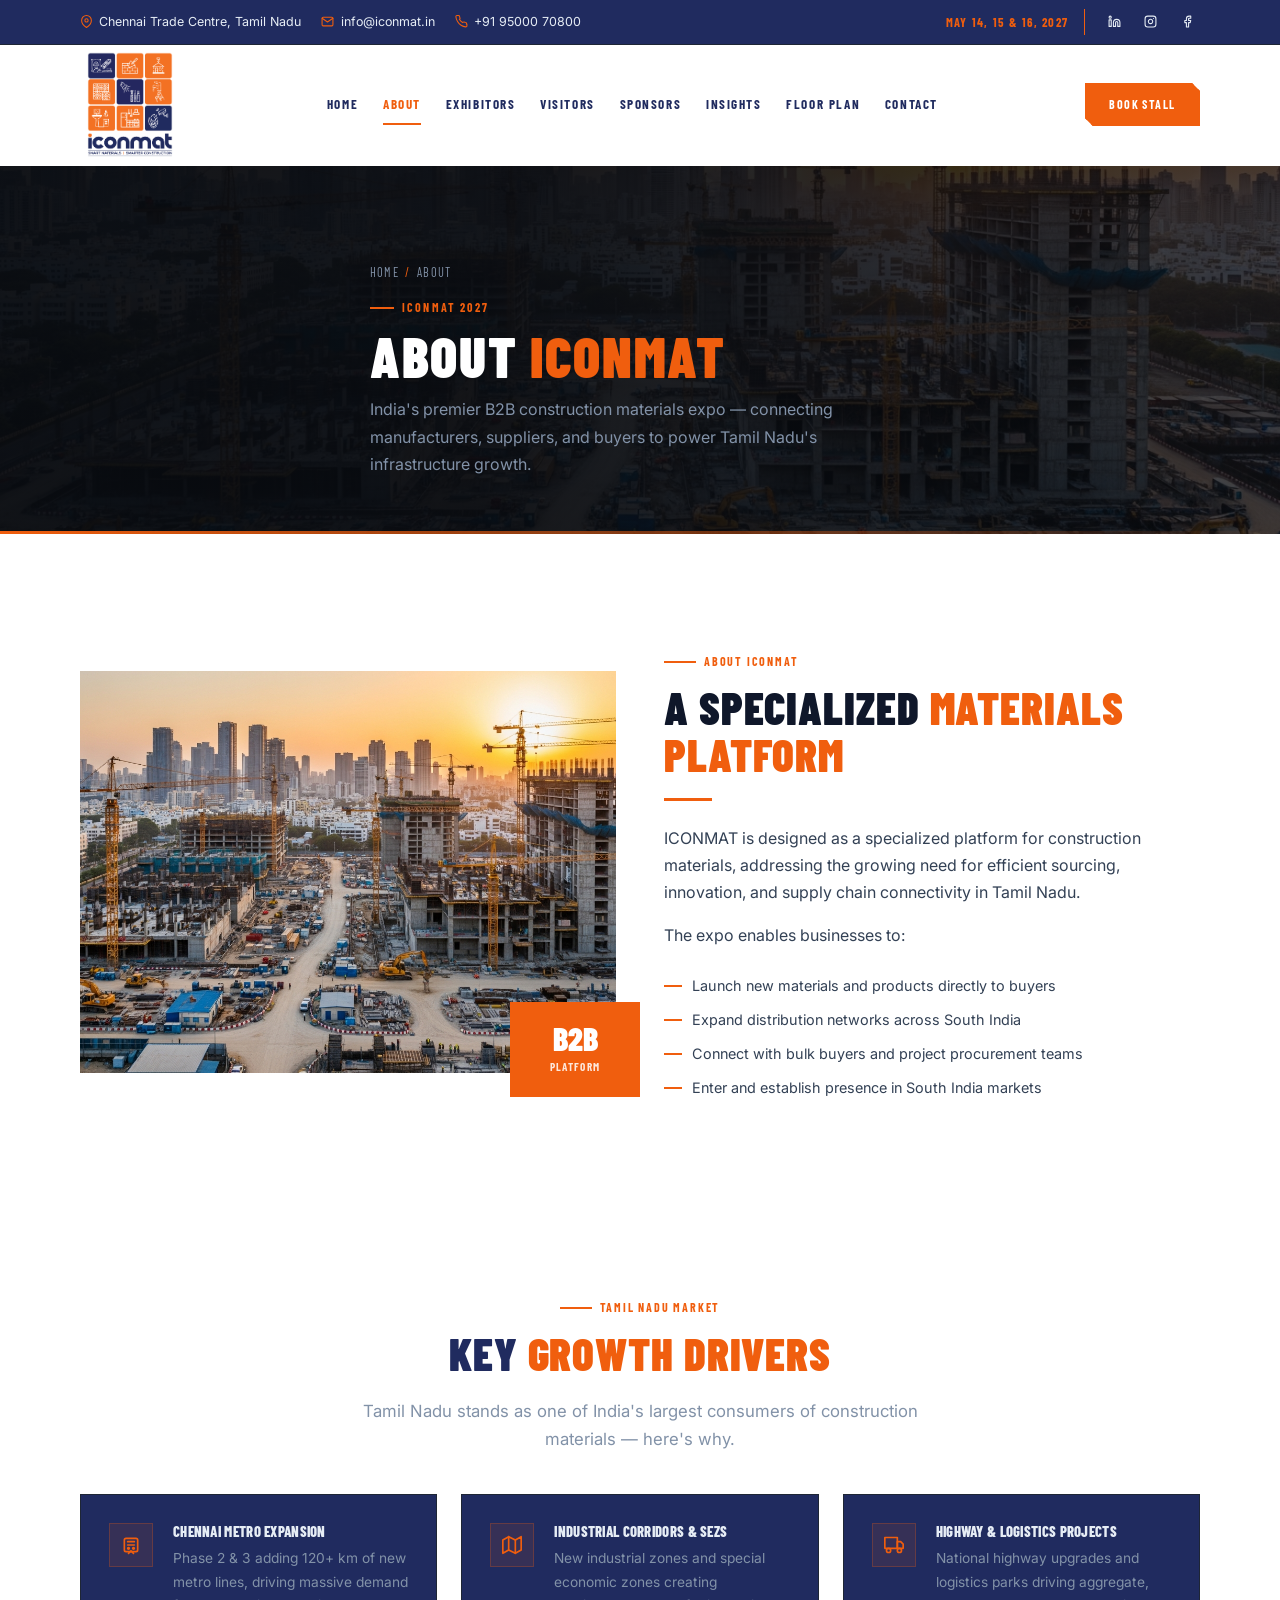
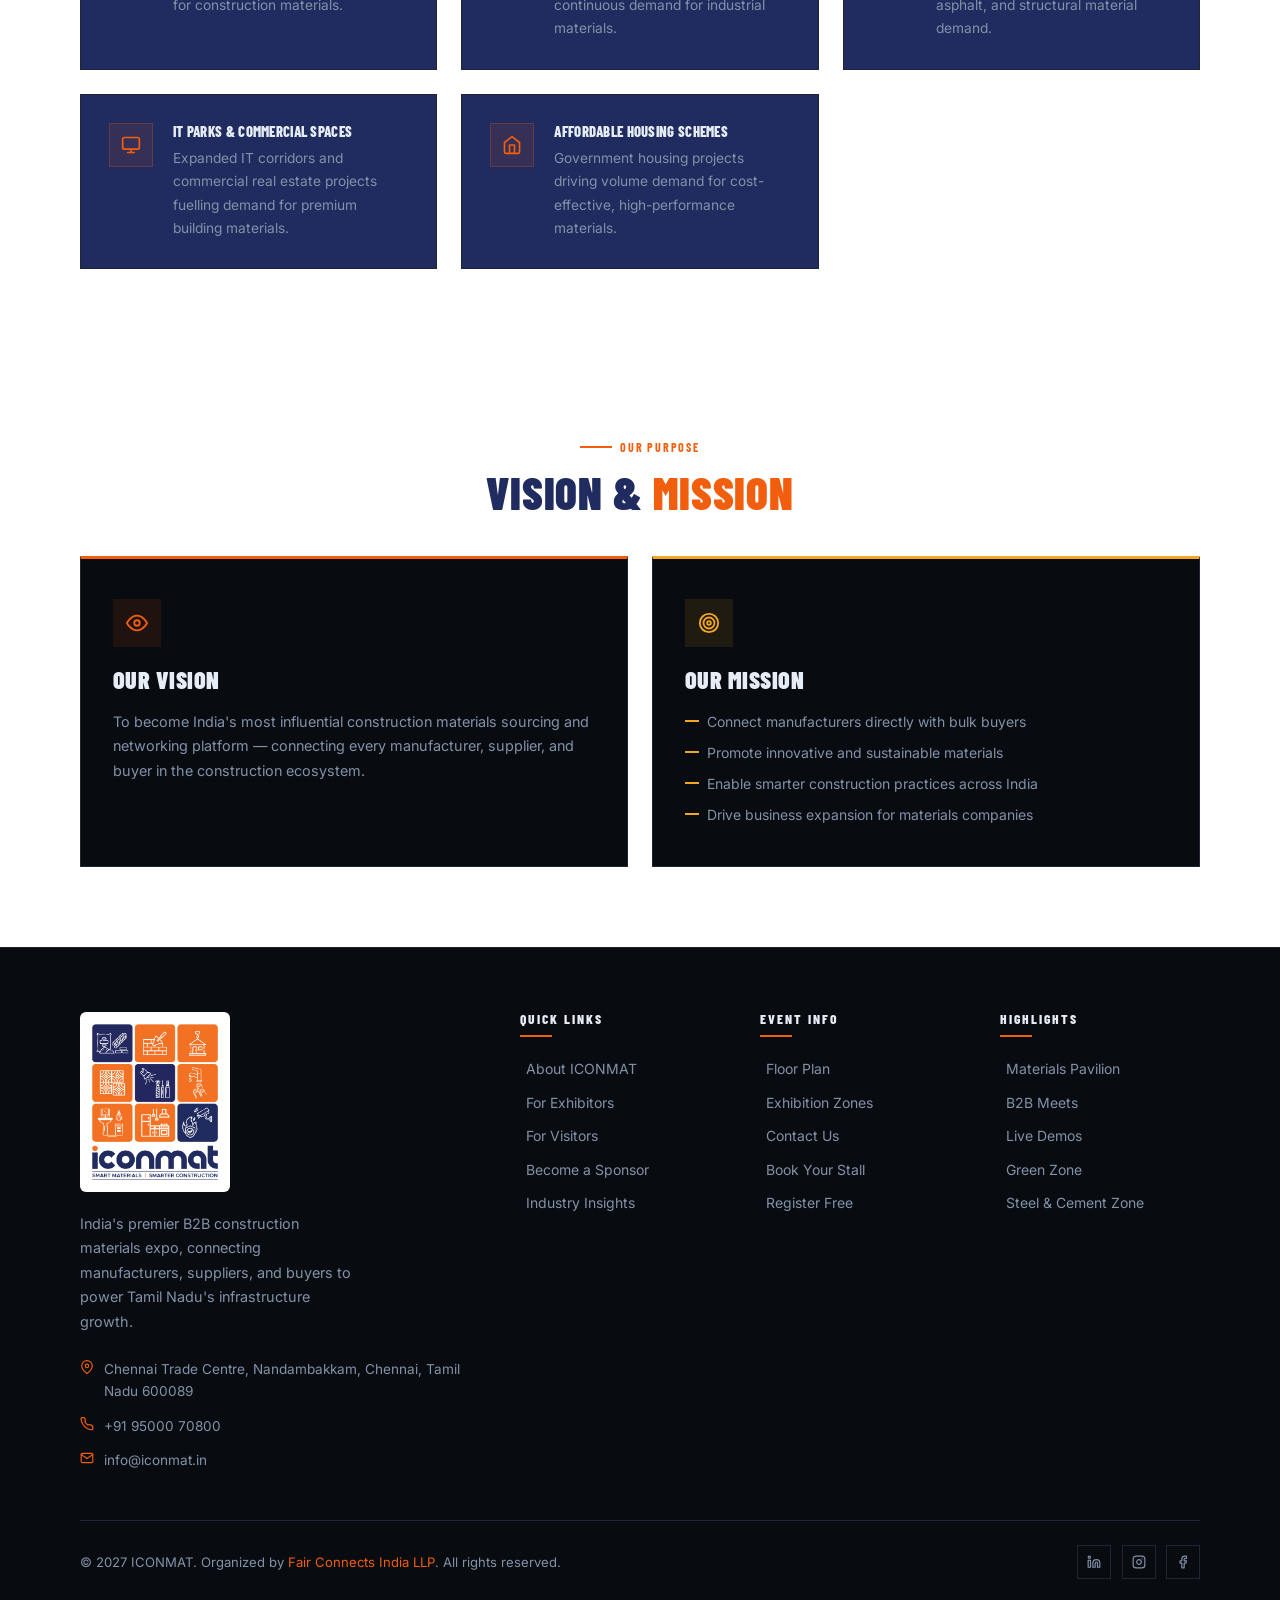
==== commit eb995042: "code merge - UI theme changes" ====
--- a/about.html
+++ b/about.html
@@ -29,7 +29,7 @@
       "description": "Organizers of India's premier B2B construction materials expos and infrastructure events.",
       "contactPoint": {
         "@type": "ContactPoint",
-        "telephone": "+91 00000 00000",
+        "telephone": "+91 95000 70800",
         "contactType": "customer service",
         "email": "info@iconmat.in",
         "availableLanguage": "English"
@@ -63,7 +63,7 @@
             <div class="container">
                 <div class="page-hero-content">
                     <nav class="page-hero-breadcrumb" aria-label="Breadcrumb">
-                        <a href="/index.html">Home</a>
+                        <a href="index.html">Home</a>
                         <span class="sep">/</span>
                         <span>About</span>
                     </nav>
@@ -79,8 +79,7 @@
         <section id="about-intro" aria-label="About ICONMAT Details"></section>
 
         <!-- Growth Drivers -->
-        <section id="growth-drivers" style="padding: var(--section-py) 0; background: var(--bg-secondary);"
-            aria-label="Key Growth Drivers"></section>
+        <section id="growth-drivers" style="padding: var(--section-py) 0;" aria-label="Key Growth Drivers"></section>
 
         <!-- Vision & Mission -->
         <section id="vision-mission" aria-label="Vision and Mission"></section>
--- a/assets/css/base.css
+++ b/assets/css/base.css
@@ -16,8 +16,8 @@
 :root {
     /* Color Palette */
     --bg: #080b10;
-    --bg-secondary: #0d1219;
-    --bg-card: #111620;
+    --bg-secondary: #202b5f;
+    --bg-card: #202b5f;
     --bg-card-alt: #161d2a;
     --text: #e6edf5;
     --text-muted: #8292a8;
@@ -65,7 +65,7 @@
 
 body {
     font-family: var(--font-body);
-    background-color: var(--bg);
+    background-color: var(--white);
     color: var(--text);
     line-height: 1.65;
     -webkit-font-smoothing: antialiased;
@@ -199,6 +199,10 @@
     text-transform: uppercase;
     margin-bottom: 1.25rem;
     line-height: 1.05;
+}
+
+.dark {
+    color: var(--bg-secondary) !important;
 }
 
 .section-title span {
--- a/assets/css/navbar.css
+++ b/assets/css/navbar.css
@@ -4,11 +4,11 @@
 
 /* ---- TOP BAR ---- */
 #top-bar {
-    background: #050709;
+    background: var(--bg-secondary);
     border-bottom: 1px solid var(--border);
     padding: 0.55rem 0;
     font-size: 0.78rem;
-    color: var(--text-muted);
+    /* color: var(--text-muted); */
     display: none;
 }
 
@@ -70,7 +70,7 @@
     display: flex;
     align-items: center;
     gap: 0.65rem;
-    border-left: 1px solid var(--border);
+    border-left: 1px solid var(--primary);
     padding-left: 1rem;
 }
 
@@ -80,8 +80,8 @@
     justify-content: center;
     width: 26px;
     height: 26px;
-    border: 1px solid var(--border);
-    color: var(--text-muted);
+    /* border: 1px solid var(--border); */
+    /* color: var(--text-muted); */
     transition: all var(--transition);
 }
 
@@ -101,16 +101,16 @@
     position: sticky;
     top: 0;
     z-index: 1000;
-    background: rgba(8, 11, 16, 0.85);
+    background: var(--white);
     backdrop-filter: blur(12px);
     -webkit-backdrop-filter: blur(12px);
     border-bottom: 1px solid transparent;
     transition: background var(--transition), border-color var(--transition), padding var(--transition);
-    padding: 1.1rem 0;
+    /* padding: 1.1rem 0; */
 }
 
 #main-nav.scrolled {
-    background: rgba(8, 11, 16, 0.98);
+    background: var(--white);
     border-color: var(--border);
     padding: 0.7rem 0;
 }
@@ -131,13 +131,22 @@
 }
 
 .logo-icon {
-    width: 40px;
-    height: 40px;
-    background: var(--primary);
+    width: 100px;
+    height: 120px;
     display: flex;
     align-items: center;
     justify-content: center;
     clip-path: polygon(0 0, calc(100% - 8px) 0, 100% 8px, 100% 100%, 8px 100%, 0 calc(100% - 8px));
+}
+
+/* Ensure logo image is visible and fits well */
+.logo-icon img {
+    width: 100%;
+    height: 100%;
+    object-fit: contain;
+    display: block;
+    background: none;
+    /* filter: drop-shadow(0 0 2px #fff) drop-shadow(0 0 2px #000); */
 }
 
 .logo-icon span {
@@ -191,7 +200,7 @@
     font-weight: 700;
     text-transform: uppercase;
     letter-spacing: 0.12em;
-    color: var(--text-muted);
+    color: var(--bg-secondary);
     padding: 0.45rem 0.65rem;
     transition: color var(--transition);
     position: relative;
@@ -211,7 +220,7 @@
 
 .nav-links a:hover,
 .nav-links a.active {
-    color: var(--text);
+    color: var(--primary);
 }
 
 .nav-links a:hover::after,
@@ -242,7 +251,7 @@
     width: 36px;
     height: 36px;
     border: 1px solid var(--border);
-    color: var(--text);
+    color: var(--bg-secondary);
     transition: all var(--transition);
     flex-shrink: 0;
 }
--- a/assets/css/footer.css
+++ b/assets/css/footer.css
@@ -3,7 +3,7 @@
    ============================================================ */
 
 #site-footer {
-    background: #050709;
+    background: var(--bg);
     border-top: 1px solid var(--border);
     padding-top: 4rem;
 }
@@ -34,6 +34,11 @@
     align-items: center;
     gap: 0.65rem;
     margin-bottom: 1.25rem;
+    min-height: 100px;
+    width: 150px;
+    border-radius: 6px;
+    background: white;
+    transition: background 0.3s ease;
 }
 
 .footer-brand p {
--- a/assets/css/categories.css
+++ b/assets/css/categories.css
@@ -5,7 +5,7 @@
 /* ---- ABOUT SECTION ---- */
 #about-intro {
     padding: var(--section-py) 0;
-    background: var(--bg);
+    /* background: var(--bg); */
 }
 
 .about-layout {
@@ -95,7 +95,7 @@
 /* ---- CATEGORIES SECTION ---- */
 #categories-section {
     padding: var(--section-py) 0;
-    background: var(--bg-secondary);
+    /* background: var(--bg-secondary); */
 }
 
 .categories-grid {
@@ -163,6 +163,7 @@
     display: flex;
     align-items: center;
     justify-content: center;
+    box-shadow: 0 4px 12px rgba(0, 0, 0, 0.2);
 }
 
 .category-icon svg {
@@ -241,7 +242,7 @@
 }
 
 .emerging-card {
-    background: var(--bg-card);
+    /* background: var(--bg-card); */
     border: 1px solid var(--border);
     padding: 1.75rem;
     position: relative;
@@ -284,7 +285,7 @@
 /* ---- BENEFITS SECTION ---- */
 #benefits-section {
     padding: var(--section-py) 0;
-    background: var(--bg-secondary);
+    /* background: var(--bg-secondary); */
 }
 
 .benefits-grid {
--- a/assets/css/contact-form.css
+++ b/assets/css/contact-form.css
@@ -4,7 +4,7 @@
 
 #contact-section {
     padding: var(--section-py) 0;
-    background: var(--bg);
+    /* background: var(--bg); */
 }
 
 .contact-layout {
@@ -95,7 +95,7 @@
     font-weight: 700;
     text-transform: uppercase;
     letter-spacing: 0.1em;
-    color: var(--text-muted);
+    color: var(--bg);
     padding: 0.5rem 0.85rem;
     border: 1px solid var(--border);
     transition: all var(--transition);
@@ -244,7 +244,7 @@
 /* ---- VISION MISSION ---- */
 #vision-mission {
     padding: var(--section-py) 0;
-    background: var(--bg-secondary);
+    /* background: var(--bg-secondary); */
 }
 
 .vm-grid {
@@ -261,7 +261,7 @@
 }
 
 .vm-card {
-    background: var(--bg-card);
+    background: var(--bg);
     border: 1px solid var(--border);
     padding: 2.5rem 2rem;
 }
